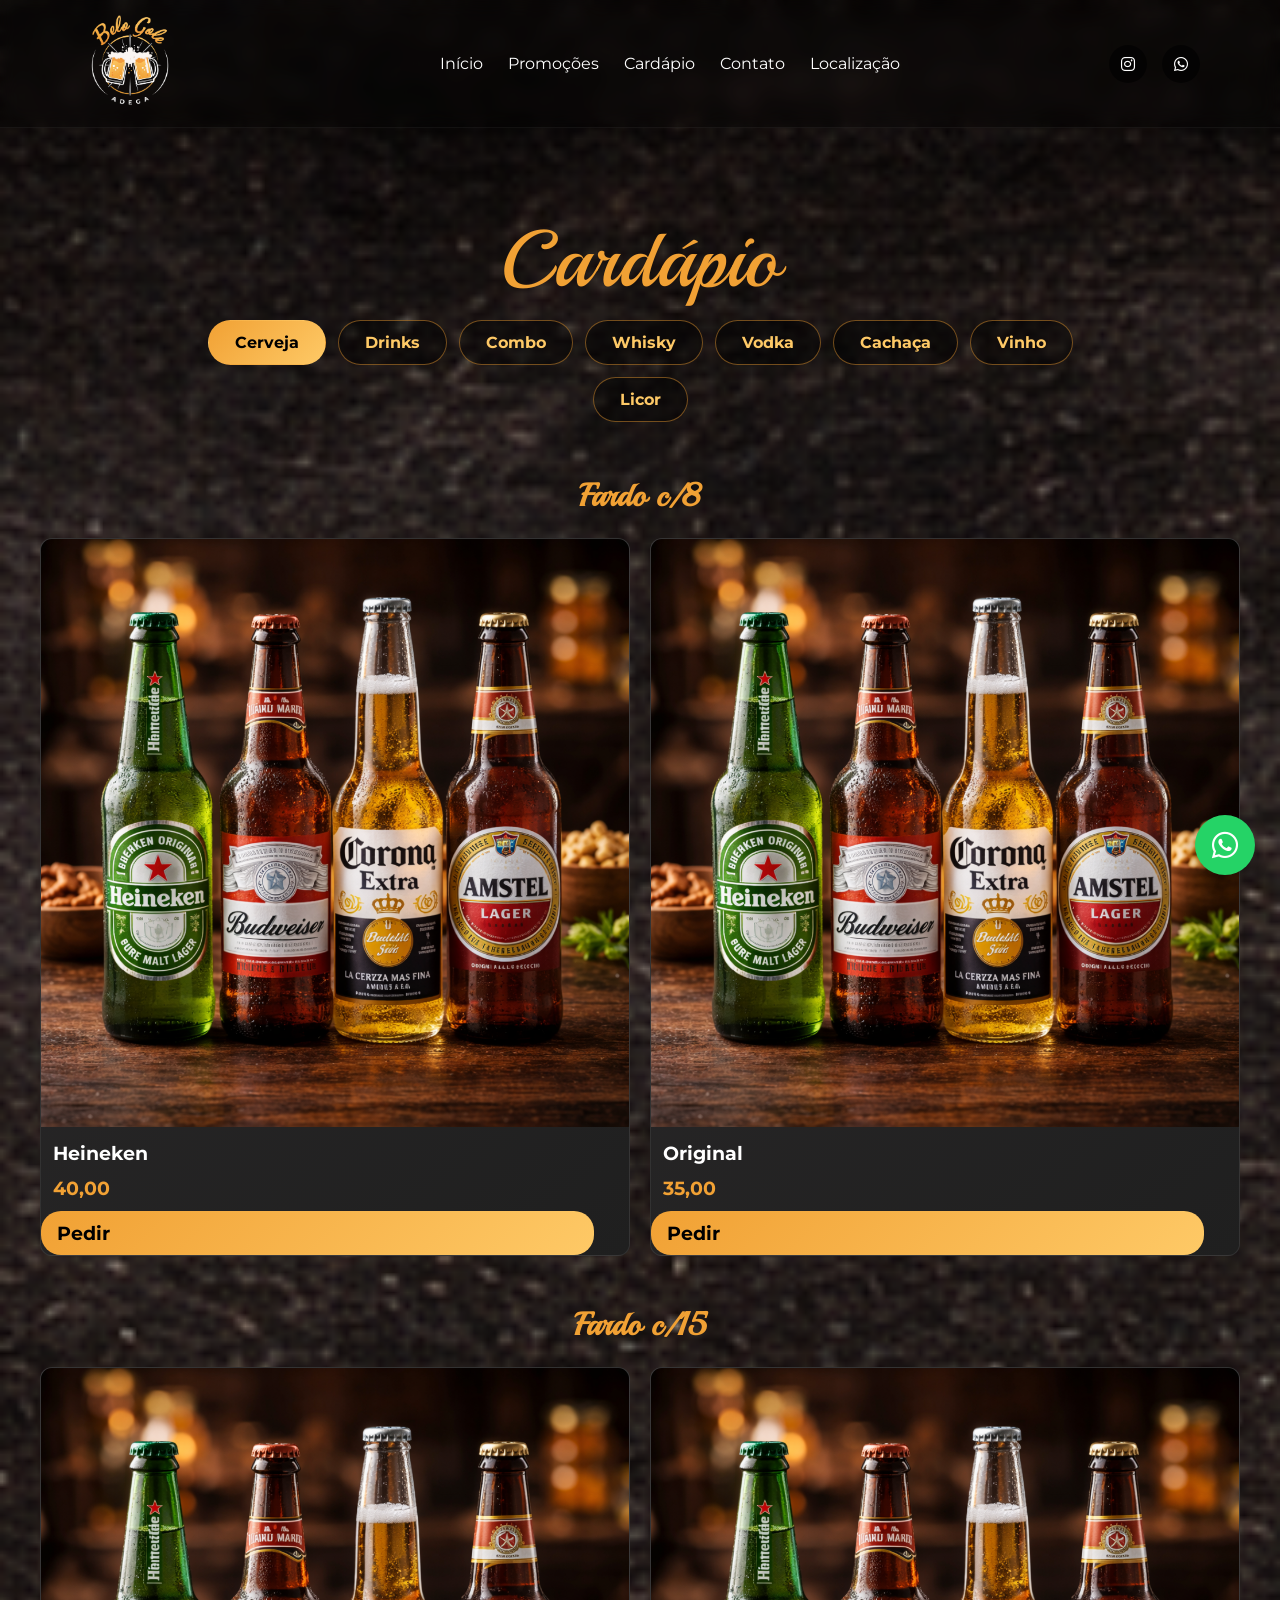
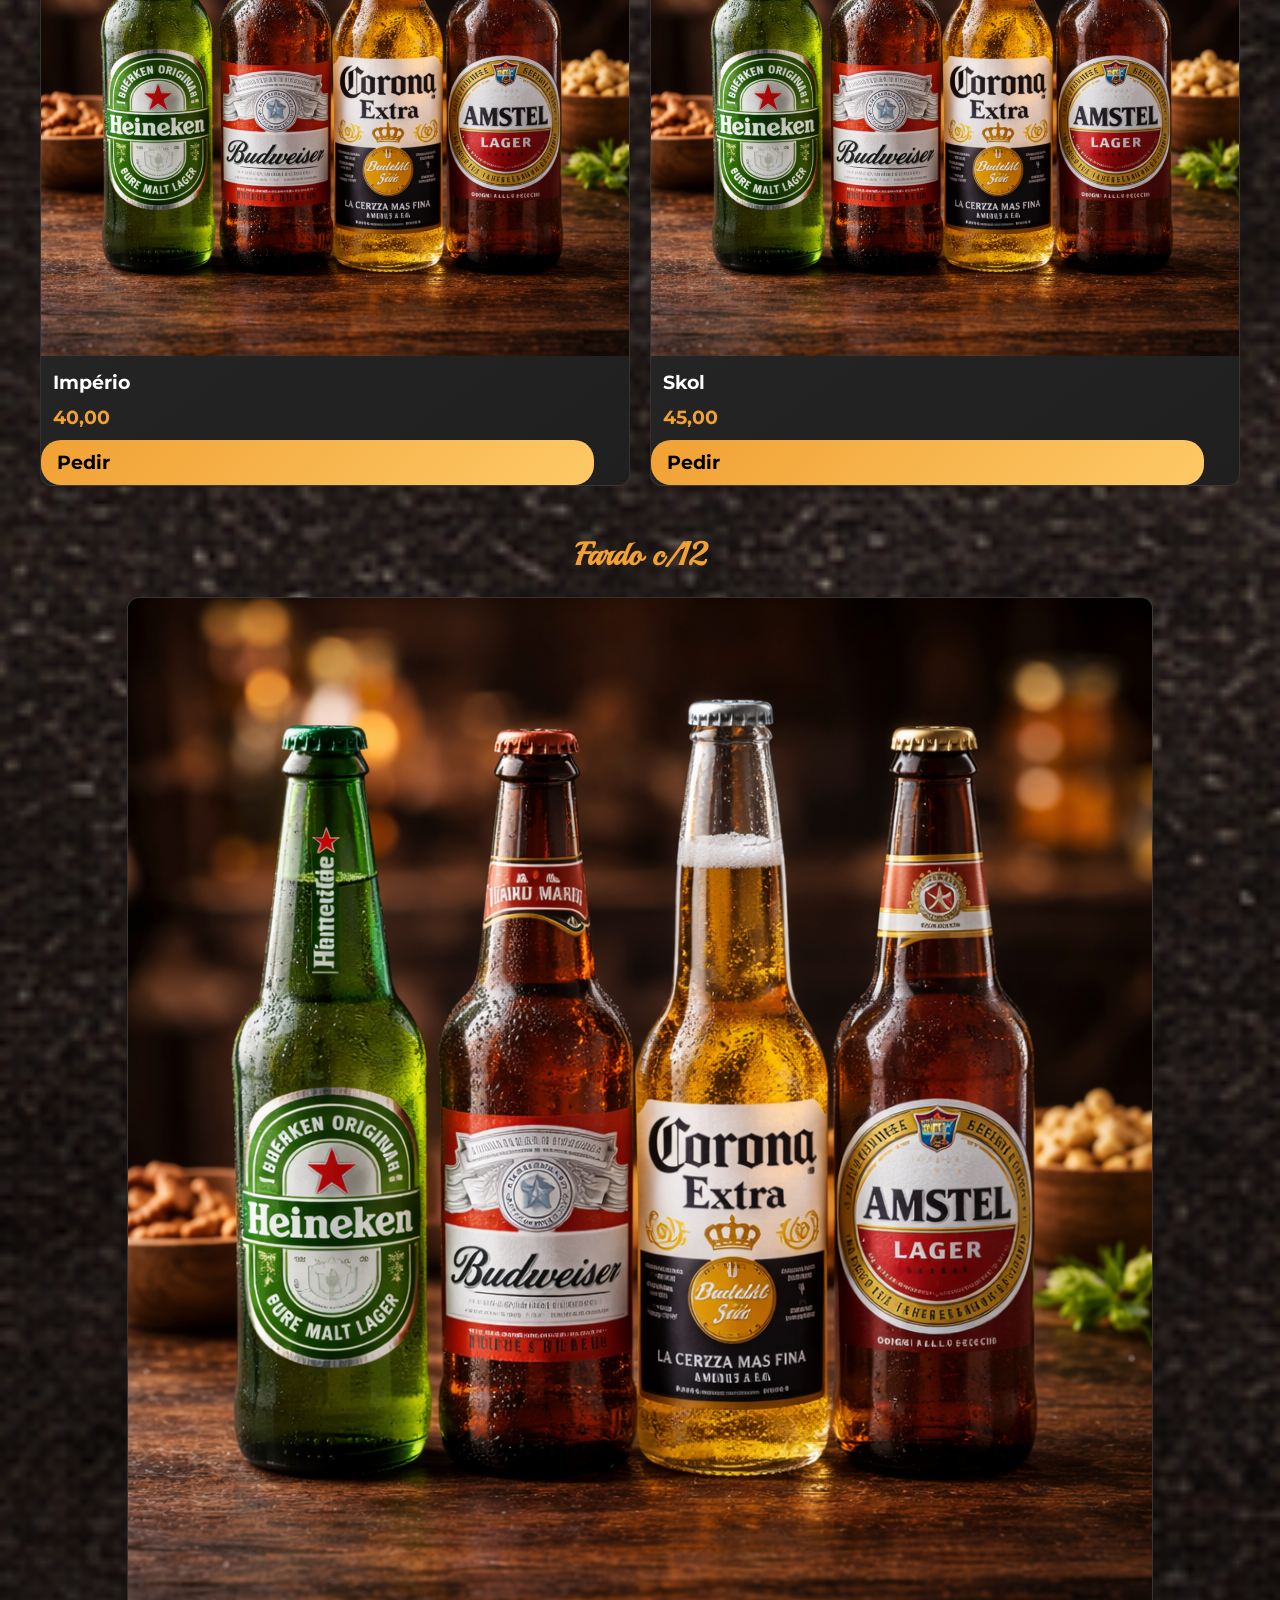
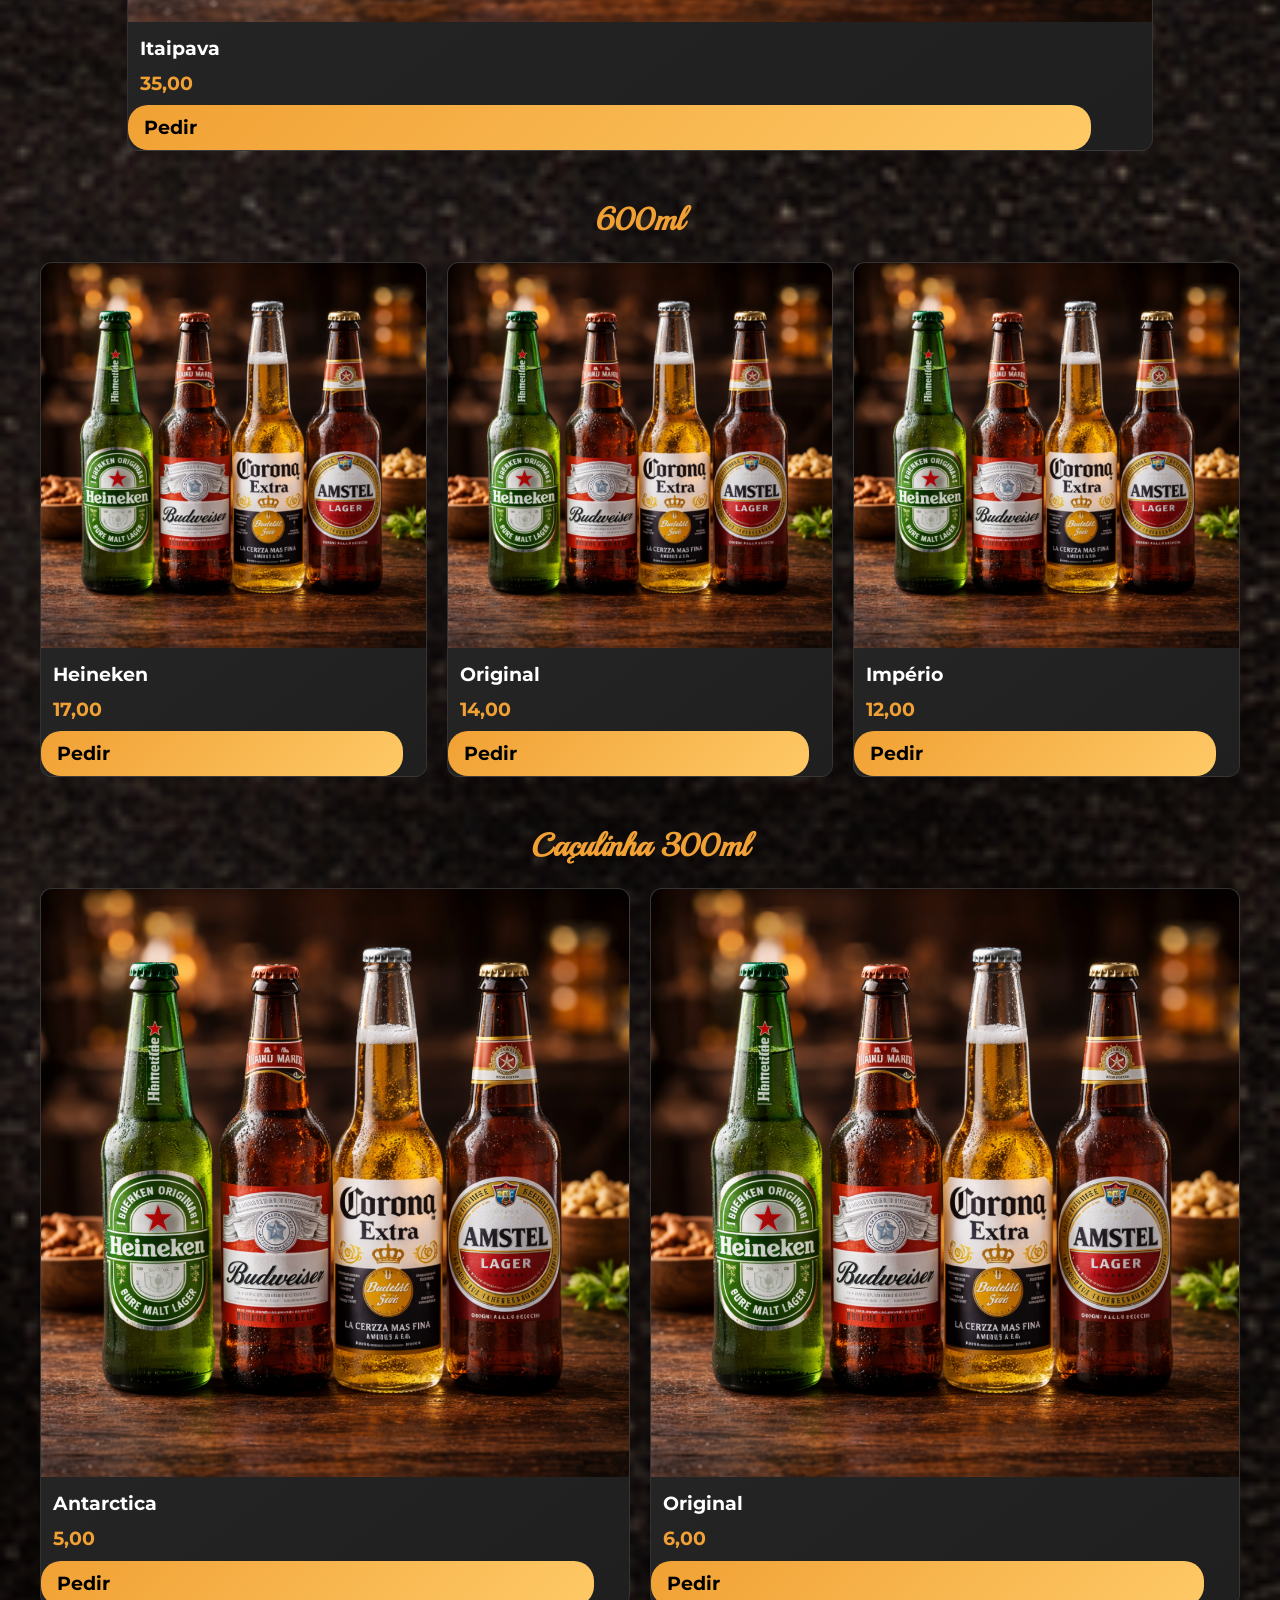
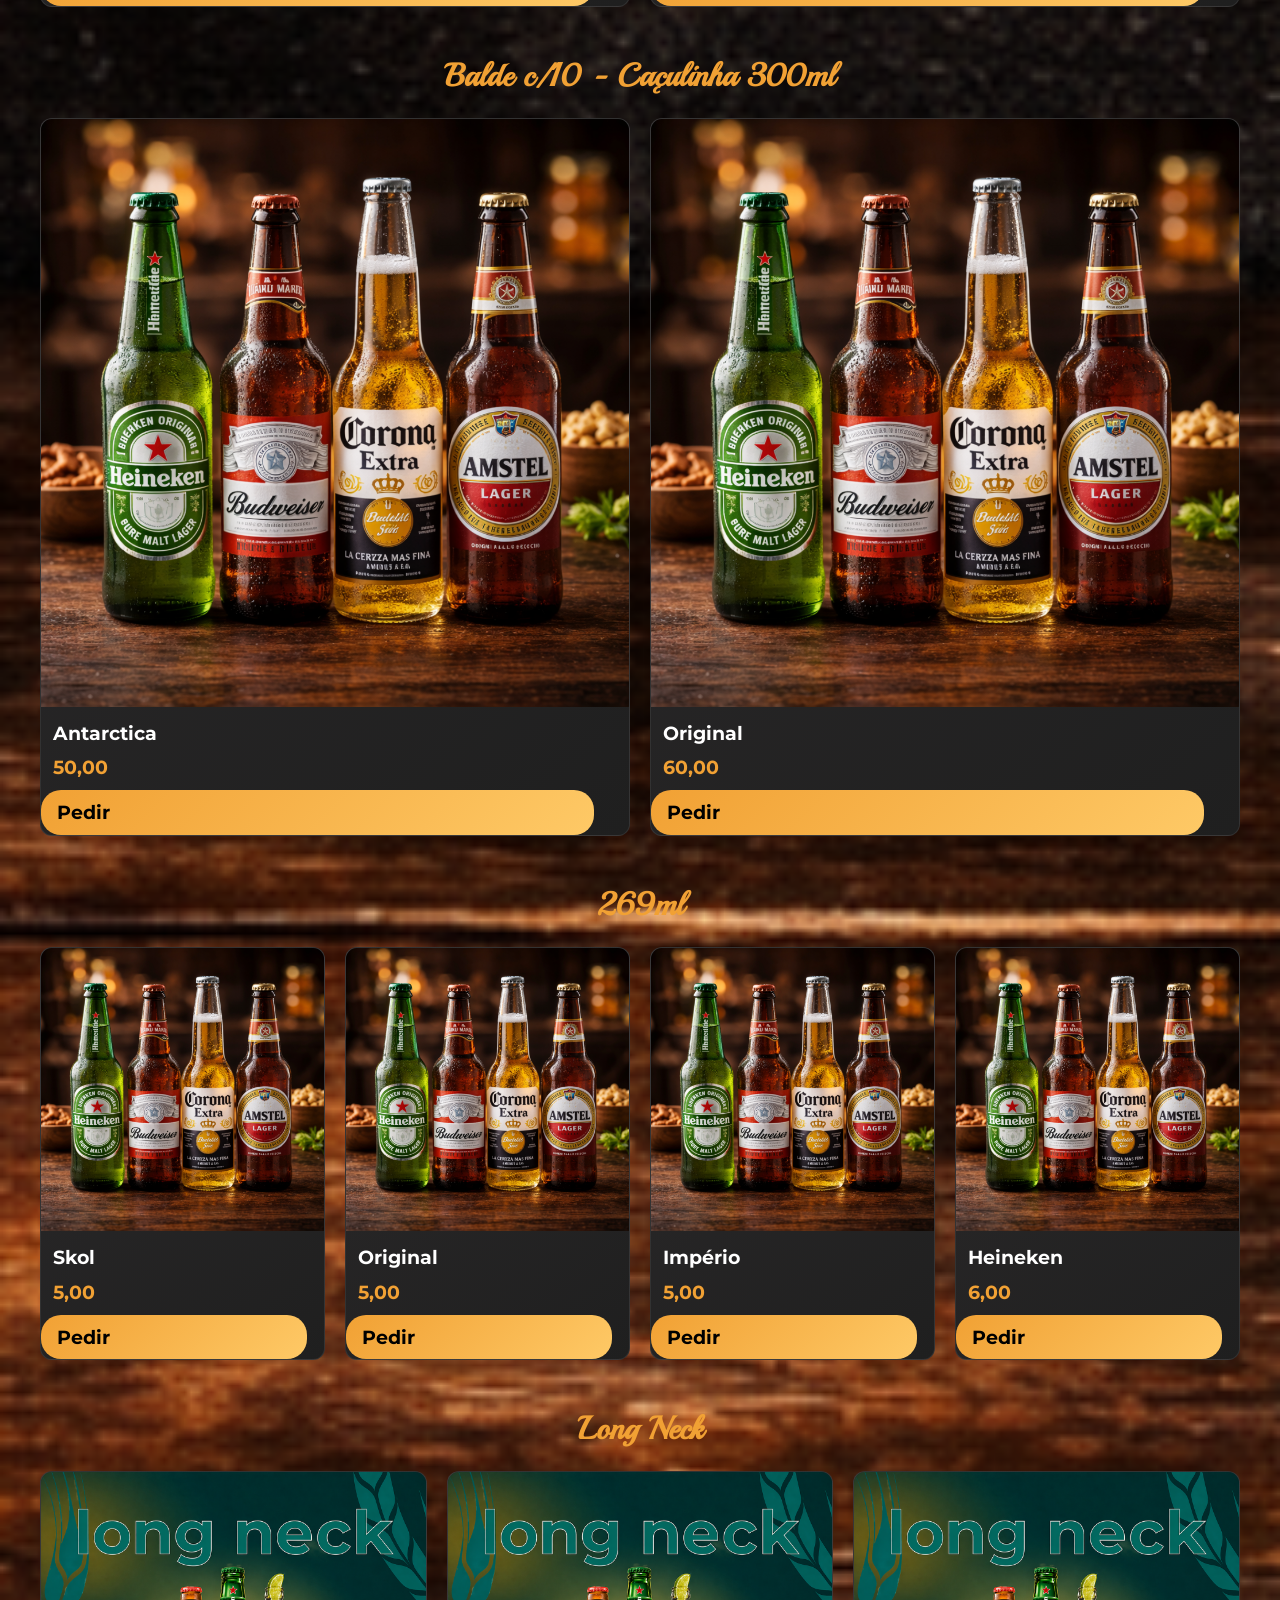
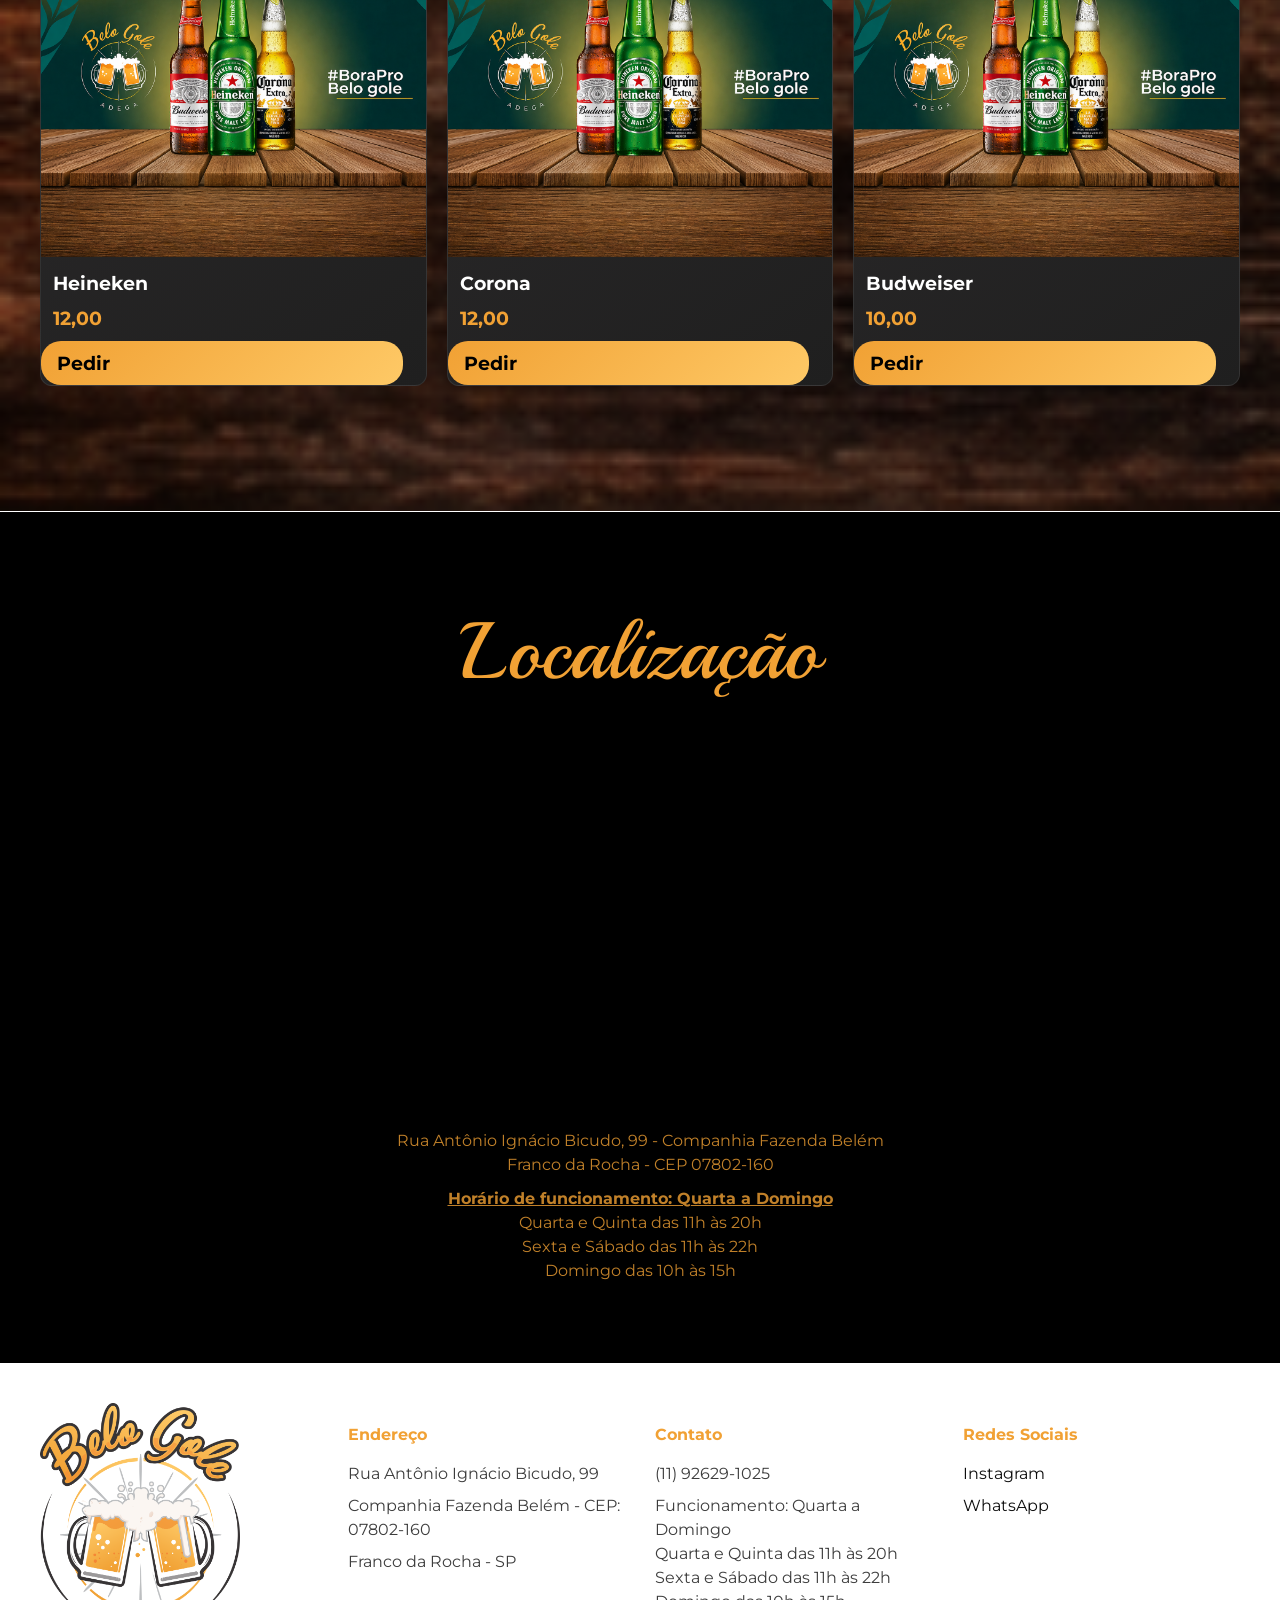
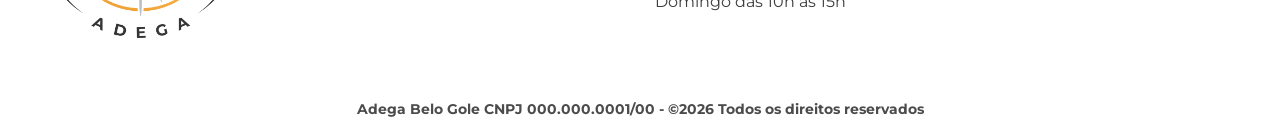
==== cardapio.html @ 1b6fc811 "atualizando" ====
<!DOCTYPE html>
<html lang="pt-br">
<head>
  <meta charset="UTF-8">
  <meta name="viewport" content="width=device-width, initial-scale=1.0">
  <title>Cardápio — Adega Belo Gole</title>
  <meta name="description" content="Cardápio completo da Adega Belo Gole em Franco da Rocha. Cervejas, whisky, vodka, drinks, cachaça, vinhos e licores.">
  <meta property="og:title" content="Cardápio — Adega Belo Gole">
  <meta property="og:description" content="Confira o cardápio completo da Adega Belo Gole.">
  <meta property="og:type" content="website">
  <meta property="og:locale" content="pt_BR">

  <link rel="preconnect" href="https://fonts.googleapis.com">
  <link rel="preconnect" href="https://fonts.gstatic.com" crossorigin>
  <link href="https://fonts.googleapis.com/css2?family=Montserrat:wght@300;400;600;700&family=Playball&display=swap" rel="stylesheet">
  <link rel="stylesheet" href="https://cdnjs.cloudflare.com/ajax/libs/font-awesome/6.5.0/css/all.min.css">
  <link rel="stylesheet" href="style.css">
  <link rel="shortcut icon" href="assets/logo.png" type="image/x-icon">
</head>
<body>

<header>
  <div class="logo">
    <img src="assets/logo3.png" alt="Logo da Adega Belo Gole">
  </div>

  <nav aria-label="Navegação principal">
    <a href="index.html#top">Início</a>
    <a href="index.html#promocao">Promoções</a>
    <a href="cardapio.html">Cardápio</a>
    <a href="index.html#contato">Contato</a>
    <a href="#localizacao">Localização</a>
  </nav>

  <div class="header-social" aria-label="Redes sociais">
    <a href="#" data-link="instagram" target="_blank" rel="noopener" aria-label="Instagram"><i class="fab fa-instagram"></i></a>
    <a href="#" data-link="whatsapp-pedido" target="_blank" rel="noopener" aria-label="WhatsApp"><i class="fab fa-whatsapp"></i></a>
  </div>

  <div class="menu-toggle" id="menu-toggle" aria-label="Abrir menu" aria-expanded="false" role="button" tabindex="0">☰</div>
</header>

<main id="content">
<section class="cardapio-completo" id="cardapio-completo">
  <div class="header-cardapio">
    <h2>Cardápio</h2>
  </div>

  <div class="cardapio-tabs" id="cardapio-tabs"></div>
  <div class="cardapio-secoes" id="cardapio-secoes"></div>
</section>

<section class="localizacao" id="localizacao">
  <div class="local-mapa">
    <h2>Localização</h2>
    <iframe
      src="https://www.google.com/maps/embed?pb=!1m18!1m12!1m3!1d3663.6773423840123!2d-46.73143910000001!3d-23.327462799999996!2m3!1f0!2f0!3f0!3m2!1i1024!2i768!4f13.1!3m3!1m2!1s0x94cee416f3af15cd%3A0x63898764dbaa542e!2sR.%20Ant%C3%B4nio%20In%C3%A1cio%20Bicudo%2C%2099%20-%20Companhia%20Fazenda%20Belem%2C%20Franco%20da%20Rocha%20-%20SP%2C%2007802-160!5e0!3m2!1spt-BR!2sbr!4v1774648328125!5m2!1spt-BR!2sbr"
      width="600" height="450" style="border:0;" allowfullscreen="" loading="lazy"
      referrerpolicy="no-referrer-when-downgrade"
      title="Mapa da Adega Belo Gole"></iframe>
    <p>Rua Antônio Ignácio Bicudo, 99 - Companhia Fazenda Belém<br>Franco da Rocha - CEP <span data-cep></span></p>
    <p><strong><ins>Horário de funcionamento: Quarta a Domingo</ins></strong><br>
      Quarta e Quinta das 11h às 20h<br>
      Sexta e Sábado das 11h às 22h<br>
      Domingo das 10h às 15h</p>
  </div>
</section>

<a href="#" data-link="whatsapp-pedido" class="whatsapp-float" target="_blank" rel="noopener" aria-label="Pedir pelo WhatsApp">
  <i class="fab fa-whatsapp"></i>
</a>

<footer class="footer">
  <div class="footer-container">
    <div class="footer-box footer-logo">
      <img src="assets/logo.png" alt="Logo da Adega Belo Gole">
    </div>

    <div class="footer-box">
      <h4>Endereço</h4>
      <p>Rua Antônio Ignácio Bicudo, 99</p>
      <p>Companhia Fazenda Belém - CEP: <span data-cep></span></p>
      <p>Franco da Rocha - SP</p>
    </div>

    <div class="footer-box">
      <h4>Contato</h4>
      <p>(11) 92629-1025</p>
      <p>Funcionamento: Quarta a Domingo<br>
        Quarta e Quinta das 11h às 20h<br>
        Sexta e Sábado das 11h às 22h<br>
        Domingo das 10h às 15h</p>
    </div>

    <div class="footer-box">
      <h4>Redes Sociais</h4>
      <div class="social">
        <a href="#" data-link="instagram" target="_blank" rel="noopener">Instagram</a>
        <a href="#" data-link="whatsapp-pedido" target="_blank" rel="noopener">WhatsApp</a>
      </div>
    </div>
  </div>

  <div class="footer-bottom">
    Adega Belo Gole CNPJ <span id="footer-cnpj"></span> - ©2026 Todos os direitos reservados
  </div>
</footer>
</main>

<script src="js/data.js"></script>
<script src="js/main.js"></script>
</body>
</html>
---- style.css ----
:root {
  --preto: #373435;
  --dourado: #F1A134;
  --dourado-claro: #FEC966;
  --branco: #ffffff;
}

* {
  margin: 0;
  padding: 0;
  box-sizing: border-box;
  font-family: 'Montserrat', sans-serif;
}

html {
  scroll-behavior: smooth;
}

body {
  background-color: black;
  color: var(--branco);
  overflow-x: hidden;
  min-height: 100vh;
  line-height: 1.5;
}

a, button, .menu-toggle {
  transition: color 0.3s ease, background-color 0.3s ease, transform 0.3s ease, box-shadow 0.3s ease;
}

a:focus-visible,
button:focus-visible,
.menu-toggle:focus-visible {
  outline: 2px solid var(--dourado);
  outline-offset: 3px;
}


/* HEADER */
header {
  display: grid;
  grid-template-columns: auto 1fr auto; /* logo | menu | redes */
  align-items: center;
  transition: transform 0.3s ease;
  padding: 10px 150px;
  background: rgba(0,0,0,0.3);
  position: fixed;
  width: 100%;
  top: 0;
  z-index: 1000;
  transition: transform 0.3s ease;
  backdrop-filter: blur(10px);
  border-bottom: 1px solid rgba(255,255,255,0.05);
}

header.hidden {
  transform: translateY(-100%);
}

.logo {
  justify-self: start;
}

.logo img {
  height: 150px;  
  margin: -25px;  
  flex-shrink: 0;
  padding-right: 50px;
}

nav {
  display: flex;
  gap: 25px;
  justify-content: center;
  margin-right: 180px;  
}

nav a {
  color: var(--branco);
  text-decoration: none;
  white-space: nowrap;
  line-height: 50px;
}

nav a:hover {
  color: var(--dourado);
}

/* 🔥 BOTÕES HEADER */
.header-social {
  display: flex;
  gap: 15px;
  justify-self: end;
  margin-right: 70px;    
}

.header-social a {
  width: 38px;
  height: 38px;
  background: rgba(0,0,0,0.6);
  color: #fff;
  display: flex;
  align-items: center;
  justify-content: center;
  border-radius: 50%;
  text-decoration: none;
  transition: 0.3s;
}

.header-social a:hover {
  background: var(--dourado);
  color: #000;  
}

/* HERO */
.hero {
  height: 100vh;
  background: url('assets/fachada4.png') no-repeat center/cover;
  /*background-attachment: fixed;*/
  background-attachment: fixed;
  display: flex;
  justify-content: center;
  align-items: center;
  text-align: center;
  position: relative;
  padding: 20px;
}

.hero::after {
  content: '';
  position: absolute;
  width: 100%;
  height: 100%;
  background: rgba(0,0,0,0.6);
}

.hero-content {
  position: relative;
  z-index: 1;
  width: min(100%, 840px);
  max-width: 840px;
  margin: 0 auto;
  padding: 40px 48px;
  background: rgba(0, 0, 0, 0.4);
  border: 1px solid rgba(241, 161, 52, 0.35);
  border-radius: 24px;
  box-shadow: 0 20px 60px rgba(0, 0, 0, 0.35);
  backdrop-filter: blur(8px);
}

.hero h1 {  
  font-size: clamp(2.2rem, 4vw, 3.4rem);
  font-weight: 700;
  letter-spacing: 1px;
  margin-bottom: 20px;
  line-height: 1.15;  
}

.hero p {
  font-size: 20px;
  opacity: 0.95;
  margin-bottom: 30px;
  font-weight: 400;
  color: var(--dourado-claro);
}

.btn {  
  display: inline-flex;
  align-items: center;
  justify-content: center;
  margin-top: 0;
  padding: 14px 34px;
  background: rgba(241, 161, 52, 0.12);
  color: var(--dourado-claro);
  text-decoration: none;
  font-weight: 700;
  border-radius: 30px;
  transition: all 0.3s ease;
  box-shadow: none;
  white-space: nowrap;
}

.hero-actions {
  display: flex;
  flex-wrap: wrap;
  justify-content: center;
  gap: 20px;
  margin-top: 8px;
  align-items: stretch;
}

.hero-actions .btn,
.hero-actions .btn-secondary {
  min-width: 240px;
  width: 240px;
  font-size: 1.05rem;
  background: linear-gradient(145deg, #1f1f1f, #121212);
  color: var(--dourado-claro);
  border: 1px solid rgba(241, 161, 52, 0.2);
}

/* Hover suave para botões do hero (tonalidade próxima ao estado normal) */
.hero .hero-actions .btn:hover,
.hero .hero-actions .btn-secondary:hover {
  background: linear-gradient(145deg, #232323, #141414);
  color: var(--dourado-claro);
  transform: translateY(-1px);
  box-shadow: none;
  border: 1.2px solid rgba(241, 161, 52, 0.35);
}

.btn-secondary {
  background: rgba(241, 161, 52, 0.12);
  color: var(--dourado-claro);
  border: 1px solid rgba(241, 161, 52, 0.45);
  box-shadow: none;
}

.btn-secondary:hover {
  transform: translateY(-1px);
  box-shadow: none;
  background: rgba(241, 161, 52, 0.2);
  color: #000;
}

#abrirPromocoes {
  background: linear-gradient(135deg, #F1A134, #FEC966);
  color: #000;
  border: none;
  min-width: auto;
  width: auto;
  box-shadow: none;
}

#abrirPromocoes:hover {
  transform: translateY(-3px) scale(1.02);
  box-shadow: none;
  background: linear-gradient(135deg, #F1A134, #FEC966);
  color: #000;
}

.trust-strip {
  display: grid;
  grid-template-columns: repeat(4, minmax(0, 1fr));
  gap: 12px;
  padding: 24px 40px 0;
  background: #0d0d0d;
}

.trust-item {
  text-align: center;
  padding: 12px 14px;
  border-radius: 999px;
  background: rgba(255,255,255,0.03);
  border: 1px solid rgba(241, 161, 52, 0.2);
  color: #f3f3f3;
  font-size: 0.95rem;
}

/* DESTAQUES */
.highlights {
  display: grid;
  grid-template-columns: repeat(3, minmax(0, 1fr));
  gap: 24px;
  padding: 40px;
  background: #0d0d0d;
}

.highlight-card {
  background: linear-gradient(145deg, #1f1f1f, #121212);
  border: 1px solid rgba(241, 161, 52, 0.25);
  border-radius: 18px;
  padding: 24px;
  text-align: center;
  box-shadow: 0 12px 30px rgba(0, 0, 0, 0.18);
}

.highlight-card i {
  font-size: 1.5rem;
  color: var(--dourado);
  margin-bottom: 12px;
}

.highlight-card h3 {
  color: var(--dourado-claro);
  margin-bottom: 8px;
}

.highlight-card p {
  color: #d8d8d8;
  font-size: 0.95rem;
}

/* PROMOÇÕES */
.promocao {  
  text-align: center;
  padding: 40px 40px 40px;
  background-color: #f3f3f3;
  color: var(--dourado); 
  overflow: hidden; 
}

.promocao h2, .header-cardapio h2, .local-mapa h2 {
  font-family: "Playball", cursive;
  font-weight: 500;
  font-size: 80px;
  font-style: normal;
  color: var(--dourado);
  text-align: center;
}

.slider {
  display: flex;
  gap: 00px;
  width: max-content;
  animation: slide 25s linear infinite;
  margin-top: 30px;
  margin-bottom: 50px;
}

.slider:hover {
  animation-play-state: paused;
}

.slide {  
  min-width: 250px;
  margin-right:20px;
  height: 260px;
  background-size: contain;
  border-radius: 10px;
  position: relative;
  transition: transform 0.3s ease;  
  flex: 0 0 auto;
  cursor: pointer;
}

.slide:hover {
  transform: scale(1.08);
  border: 1px solid var(--dourado);
}

.slide .info {
  position: absolute;
  bottom: 0;
  width: 100%;
  background: rgba(0,0,0,0.7);
  padding: 10px;
  text-align: left;
  
}

.slide .info h4 {
  font-size: 14px;
  font-weight: 600;
  color: #ffffff; 
  margin-bottom: 5px;
}

.slide .info span {
  color: var(--dourado);
  font-weight: 700;
  font-size: 16px;  
}

@keyframes slide {
  0% { transform: translateX(0); }
  100% { transform: translateX(-20%); }
}

/* POPUP PROMOÇÕES */

.popup-promocoes {  
  margin-top: 50px;
  position: fixed;
  top: 0;
  left: 0;
  width: 100%;
  height: 90%;
  background: rgba(0,0,0,0.8);
  display: none;
  justify-content: center;
  align-items: center;
  z-index: 2000;
}

.popup-promocoes.active {
  display: flex;
}

.popup-content--promocoes {
  background: #111;
  padding: 24px;
  border-radius: 18px;
  text-align: center;
  max-width: 1100px;
  width: min(95%, 1100px);
  max-height: 90vh;
  overflow-y: auto;
  display: flex;
  flex-direction: column;
  border: 1px solid var(--dourado);
  position: relative;
  box-shadow: 0 20px 60px rgba(0, 0, 0, 0.35);
}

.popup-content--promocoes h2 {
  font-size: 2.5em;
  font-family: "Playball", cursive;
  margin-bottom: 20px;
  color: var(--dourado);
}

.popup-grid {
  display: grid;
  grid-template-columns: repeat(4, minmax(0, 1fr));
  gap: 20px;
}

.popup-card {
  background: linear-gradient(145deg, #1f1f1f, #121212);
  padding: 12px;
  border-radius: 12px;
  text-align: center;
  border: 1px solid rgba(241, 161, 52, 0.18);
  display: flex;
  flex-direction: column;
  gap: 10px;
}

.popup-card img {
  width: 100%;
  aspect-ratio: 4 / 3;
  object-fit: cover;
  border-radius: 8px;
}

.popup-card h4 {
  margin-top: 10px;
}

.popup-card span {
  color: var(--dourado);
  font-weight: bold;
  display: block;
  margin-bottom: 10px;
}  

/* BOTÃO POPUP PROMOÇÕES*/
.whatsapp-btn-card {
  display: inline-block;
  padding: 8px 16px;
  background: linear-gradient(135deg, #F1A134, #FEC966);
  color: #000;
  font-weight: bold;
  border-radius: 20px;
  text-decoration: none;
  font-size: 1em;
  transition: 0.3s;
  width: 94%;
}

.whatsapp-btn-card:hover {
  transform: scale(1.05);
}

/* botão fechar */
.fechar-popup {
  position: absolute;
  top: 10px;
  right: 20px;
  font-size: 30px;
  cursor: pointer;
}

@keyframes pulse {
  0% { transform: scale(1); }
  50% { transform: scale(1.1); }
  100% { transform: scale(1); }
}

/* CARDÁPIO */
.cardapio {
  padding: 80px 40px;
  text-align: center;
  background: #373435;
  background: url('assets/menu7.png') center/cover no-repeat;   
}

.carousel {
  display: flex;
  align-items: center;
  justify-content: center;
  gap: 30px;
}

.container {
  overflow: hidden;
  width: 70%;   
  margin: auto;
}

.track {
  display: flex;
  transition: transform 0.4s ease;  
}

.group {
  flex: 0 0 100%;
  display: grid;
  justify-content: center; /* 🔥 centraliza o grid */
  gap: 20px;
  padding: 10px;   
}

.group a {  
  width: 94%; /* 🔥 ocupa todo o card */
  margin: auto;
  background: linear-gradient(135deg, #F1A134, #FEC966);
  color: #000;
  text-align: center;
  font-weight: bold;
  font-size: 1em;  
  transition: 0.3s;
  margin-bottom: 10px;  
}

.card {    
  margin: 0 auto;
  background: linear-gradient(145deg, #2c2a2b, #1f1f1f);
  border-radius: 12px;
  overflow: hidden;
  transition: all 0.3s ease;
  border: 1px solid rgba(255,255,255,0.08);
  height: auto;
  display: flex;
  flex-direction: column;
  font-size: 1.2rem;
}

.card:hover {
  transform: translateY(-5px) scale(1.03);
  box-shadow: 0 10px 30px rgba(0,0,0,0.5);
  border-color: var(--dourado);
}

.card img {
  width: 100%;
  height: auto; /* 🔥 remove corte */
  display: block;
}

.card-content {
  padding: 12px 12px 8px;
  display: flex;
  flex-direction: column;
  gap: 6px;
  flex: 1;
}

.price {
  color: var(--dourado);
  font-weight: bold;
  font-size: 1.2rem;
}

.nav-btn {
  background: transparent; /* 👈 sem fundo */
  border: none;
  font-size: 40px; /* 👈 maior */
  color: #ffffff; /* 👈 branca */
  cursor: pointer;
  transition: 0.3s;
}

.nav-btn:hover {
 color: var(--dourado); /* 👈 efeito premium */
 transform: scale(1.2);
}

/* ===================== PRÉVIA DO CARDÁPIO NA HOME ===================== */
.cardapio-preview-lista {
  display: flex;
  flex-direction: column;
  gap: 45px;
  max-width: 1200px;
  margin: 30px auto 40px;
}

.preview-categoria-titulo {
  font-family: "Playball", cursive;
  font-size: 2.4em;
  color: var(--dourado);
  margin-bottom: 18px;
  text-align: center;
}

.preview-grid {
  display: grid;
  grid-template-columns: repeat(auto-fit, minmax(180px, 1fr));
  gap: 20px;
}

.ver-cardapio-cta {
  margin-top: 10px;
}

/* ===================== PÁGINA CARDÁPIO COMPLETO ===================== */
.cardapio-completo {
  padding: 200px 40px 80px;
  background: #373435;
  background: url('assets/menu7.png') center/cover no-repeat;
  min-height: 70vh;
}

.cardapio-tabs {
  display: flex;
  flex-wrap: wrap;
  justify-content: center;
  gap: 12px;
  max-width: 950px;
  margin: 0 auto 50px;
}

.tab-btn {
  padding: 12px 26px;
  border-radius: 999px;
  border: 1px solid rgba(241, 161, 52, 0.45);
  background: rgba(0,0,0,0.45);
  color: var(--dourado-claro);
  font-weight: 700;
  font-size: 1rem;
  cursor: pointer;
  white-space: nowrap;
}

.tab-btn:hover {
  background: rgba(241, 161, 52, 0.22);
}

.tab-btn.active {
  background: linear-gradient(135deg, #F1A134, #FEC966);
  color: #000;
  border-color: transparent;
}

.cardapio-secoes {
  max-width: 1200px;
  margin: 0 auto;
}

.cardapio-secao {
  display: none;
}

.cardapio-secao.active {
  display: block;
  animation: fadeIn 0.35s ease;
}

@keyframes fadeIn {
  from { opacity: 0; transform: translateY(6px); }
  to { opacity: 1; transform: translateY(0); }
}

.subgrupo {
  margin-bottom: 45px;
}

.subgrupo-titulo {
  font-family: "Playball", cursive;
  font-size: 2em;
  color: var(--dourado);
  margin-bottom: 18px;
  text-align: center;
}

.subgrupo-grid {
  display: grid;
  grid-template-columns: repeat(auto-fit, minmax(180px, 1fr));
  gap: 20px;
}

/* CONTATO */
.contato-wrapper {
  display: flex;
  justify-content: center;
  gap: 30px;  
  flex-wrap: wrap;
  padding: 40px 0;
}

.contato-box {
  background: black;
  backdrop-filter: blur(12px);  
  border-radius: 20px;
  text-align: center;
  width: 100%;
  max-width: 480px;
  flex: 0 1 480px;
  height: auto;
  border: 1px solid var(--dourado);
  padding: 20px;
}

.contato-box p {
  opacity: 0.8;
  margin-bottom: 10px;  
}

.contato h2 {
  font-size: 32px;
  margin-bottom: 10px;
}

.beneficios {
  display: flex;
  justify-content: center;
  gap: 15px;
  flex-wrap: wrap;
  margin-bottom: 30px;
  font-size: 14px;
}

.beneficios span {
  background: rgba(255,255,255,0.05);
  padding: 8px 14px;
  border-radius: 20px;
}

.contato-box .btn,
.contato-box .whatsapp {
  display: inline-flex;
  align-items: center;
  justify-content: center;
  margin-top: 0;
  padding: 14px 34px;
  min-width: 240px;
  width: 240px;
  background: linear-gradient(135deg, #F1A134, #FEC966);
  color: #000;
  border: none;
  font-size: 1rem;
  font-weight: 700;
  text-decoration: none;
  border-radius: 30px;
  transition: all 0.25s ease;
  box-shadow: none;
  white-space: nowrap;
}

.contato-box .btn:hover,
.contato-box .whatsapp:hover {
  transform: translateY(-1px);
  box-shadow: none;
  background: linear-gradient(135deg, #F1A134, #FEC966);
  color: #000;
}

.localizacao { 
  text-align: center;  
  padding: 80px 20px;
  background-color: black;
  border-top: 1px solid white;
}

.local-mapa p {
  text-align: center;
  color: var(--dourado);
  opacity: 0.8;
  padding-top: 10px;
}

.local-mapa iframe {
  width: 60%;
  height: 400px;
  
  border: none;
  border-radius: 12px;
}

/* BOTÃO HAMBURGUER */
.menu-toggle {  
  display: none;
  font-size: 40px; /* 🔥 maior */
  color: #fff;
  cursor: pointer;
  position: absolute;
  right: 40px; /* 🔥 joga pra direita */  
  top: 50%;
  transform: translateY(-50%);
  z-index: 1100;
  
}

.menu-toggle:hover {
  color: var(--dourado);
  transition: 0.3s;
}

/* FOOTER */
.footer {
  background: white;
  padding: 60px 20px 20px;
  color: #0d0d0d;
}

.footer-container {
  max-width: 1200px;
  margin: 0 auto;
  display: grid;
  grid-template-columns: repeat(4, 1fr);
  gap: 30px;
}

.footer-box h3,
.footer-box h4 {
  margin-bottom: 15px;
  color: var(--dourado);
}

.footer-box p {
  opacity: 0.8;
  margin-bottom: 8px;
}

.footer-logo img {
  width: 200px;
  max-width: 100%;
  margin-top: -20px;
}

.footer-logo {
  display: flex;
  align-items: center;
}

.social {
  display: flex;
  flex-direction: column;
  gap: 8px;
}

.social a {
  color: #0d0d0d;
  text-decoration: none;
  transition: 0.3s;
}

.social a:hover {
  color: var(--dourado);
}

.footer-bottom {   
  color: black;
  font-weight: bold;
  text-align: center;
  margin-top: 40px;
  padding-top: 20px;
  border-top: 1px solid rgba(255,255,255,0.1);
  font-size: 14px;
  opacity: 0.7;
}

/* BOTÃO WHATSAPP FLUTUANTE */
.whatsapp-float {
  position: fixed;
  bottom: 25px;
  right: 25px;
  width: 60px;
  height: 60px;
  background: #25D366;
  color: #fff;
  font-size: 30px;
  display: flex;
  align-items: center;
  justify-content: center;
  border-radius: 50%;
  text-decoration: none;
  z-index: 2000;
  box-shadow: 0 5px 15px rgba(0,0,0,0.3);
  transition: 0.3s;
  animation: pulse 1.5s infinite;
}

/* HOVER */
.whatsapp-float:hover {
  transform: scale(1.1);
  box-shadow: 0 8px 25px rgba(0,0,0,0.4);
}

/* POPUP */
.popup {
  position: fixed;
  top: 0;
  left: 0;
  width: 100%;
  height: 100%;
  background: rgba(0,0,0,0.8);
  display: none;
  justify-content: center;
  align-items: center;
  z-index: 2000;
}

.popup-content--slide {
  background: #111;
  padding: 30px;
  border-radius: 15px;
  text-align: center;
  max-width: 420px;
  width: 90%;
  border: 1px solid var(--dourado);
  position: relative;
  overflow: auto;
}

.popup-content--slide img {
  width: 100%;
  height: 370px;
  object-fit: cover;
  border-radius: 10px;
  margin-bottom: 10px;
  background-color: #000;
}

.popup-content--slide h3 {
  margin-bottom: 10px;
}

.popup-content--slide p {
  color: var(--dourado);
  font-weight: bold;
  margin-bottom: 20px;
}

.close {
  position: absolute;
  top: 10px;
  right: 15px;
  font-size: 25px;
  cursor: pointer;
}

/* RESPONSIVO */
/* =========================
   DESKTOP
========================= */
@media (min-width: 768px) {
  header {
    padding: 10px 80px;
  }

  nav {
    margin-right: 0;
  }

  .header-social {
    margin-right: 0;
  }

  .group {
    flex: 0 0 100%;
    display: grid;
    grid-template-columns: repeat(3, minmax(0, 1fr));
    gap: 10px;
    width: 100%;
    align-items: start;
  }

  .group p {
    grid-column: 1 / -1;
    font-size: 3em;
    font-family: "Playball", cursive;
    border-radius: 5px;
  }

  .contato-wrapper {
    display: flex;
    justify-content: center;
    gap: 100px;
    flex-wrap: wrap;
    padding: 40px 0;
  }

  .contato-box {
    background: black;
    backdrop-filter: blur(12px);
    padding: 20px;
    border-radius: 20px;
    text-align: center;
    width: 100%;
    max-width: 480px;
    flex: 0 1 480px;
    height: auto;
    border: 1px solid var(--dourado);
    line-height: 30px;
  }

  .contato-box .whatsapp {
    margin-top: 0;
  }

}

/* =========================
   MOBILE
========================= */
@media (max-width: 768px) {
  .hero {
    height: 100svh;
    min-height: 100svh;
    background: url('assets/fachada4.png') no-repeat center center / cover;
    background-attachment: scroll;
    background-position: center center;
    background-size: cover;
    display: flex;
    justify-content: center;
    align-items: center;
    text-align: center;
    position: relative;
    overflow: hidden;
  }

  .hero::after {
    content: '';
    position: absolute;
    width: 100%;
    height: 100%;
    background: rgba(0, 0, 0, 0.35);
  }

  .group {
    flex: 0 0 100%;
    display: grid;
    grid-template-columns: repeat(2, minmax(0, 1fr));
    
    gap: 12px;
    width: 100%;
    padding: 0 8px;
  }

  .card {
    transform: none;
    width: auto;
    max-width: 100%;
    min-width: 0;
  }

  .card img {    
    width: 100%;
    height: auto;
    min-height: 0;    
    object-fit: contain;
    display: block;
    background: #fff;
  }

  .group .card:nth-child(n+7) {
    display: flex;
    
  }

  .card-content {
    padding: 14px;
    gap: 8px;
  }

  .highlights {
    grid-template-columns: 1fr;
    padding: 30px 20px 30px;
  }

  .hero-content {
    width: 100%;
    max-width: 100%;
    padding: 20px 16px;
    background: transparent;
    border: none;
    box-shadow: none;
    border-radius: 0;
    backdrop-filter: none;
    position: relative;
    z-index: 1;
  }

  .hero h1 {
    display: block;
    text-transform: uppercase;  
    text-shadow: 5px 5px 1px black; ;  
    color: white;
  }

  .hero p {
    font-size: 18px;
    opacity: 0.9;
    margin-bottom: 30px;
    font-weight: 300;    
  }

  .hero-actions {
    flex-direction: column;
    align-items: stretch;
  }

  .hero-actions .btn,
  .hero-actions .btn-secondary {
    width: 100%;
    min-width: auto;
    color: white;
    border-color: 1 1 1 black ;
    text-shadow: 1px 1px 2px black; ; 
  }


  .trust-strip {
    grid-template-columns: 1fr 1fr;
    padding: 20px 20px 0;
  }

  .promocao {
    padding: 40px 20px;
  }

  .group p {
    grid-column: 1 / -1;
    font-size: 2em;
    font-family: "Playball", cursive;
    border-radius: 5px;
  }

  .container {
    overflow: hidden;
    width: 100%;
    max-width: 100%;
    margin: auto;
  }

  .cardapio {
    padding-left: 0;
    padding-right: 0;
  }

  h2 {
    line-height: 70px;
  }

  header {
    padding: 10px 30px;
  }

  .track {
    display: flex;
    transition: transform 0.5s ease;
  }
  .menu-toggle {
    display: block;
    font-size: 50px;
    color: #fff;
    cursor: pointer;
  }

  .header-social {
    display: flex;
    gap: 10px;
    justify-self: end;
    margin-right: 70px;
    margin-top: 0;
    position: relative;
    z-index: 2;
  }

  .header-social a {
    width: 30px;
    height: 30px;
    background: rgba(0, 0, 0, 0);
    color: #fff;
    display: flex;
    border-radius: 50%;
    text-decoration: none;
    transition: 0.5s;
  }

  .header-social a:hover {
    background: var(--dourado);
    color: #000;
  }

  nav {
    position: absolute;
    top: 100%;
    left: 0;
    width: 100%;
    background: #000;
    display: none;
    flex-direction: column;
    align-items: center;
    padding: 20px 0;
  }

  nav.active {
    display: flex;
  }

  nav ul {
    flex-direction: column;
    gap: 20px;
  }

  nav ul li a {
    color: #fff;
    font-size: 18px;
  }

  nav a {
    font-size: 20px;
  }

  .promocao h2,
  .cardapio h2,
  .local-mapa h2 {
    font-family: "Playball", cursive;
    font-weight: 500;
    font-size: 50px;
    font-style: normal;
    color: var(--dourado);
    text-align: center;
  }

  .contato-box .whatsapp {
    margin-top: 0;
  }

  .local-mapa iframe {
    width: 100%;
    height: 400px;
    border: none;
    border-radius: 12px;
  }

  .footer-container {
    grid-template-columns: 1fr;
    text-align: center;
  }

  .footer-box,
  .social {
    align-items: center;
  }

  .footer-logo {
    display: flex;
    justify-content: center;
    align-items: center;
    width: 100%;
  }

  .footer-logo img {
    width: 130px;
    margin: 0 auto;
    display: block;
  }

  .whatsapp-float {
    width: 55px;
    height: 55px;
    font-size: 26px;
    bottom: 20px;
    right: 20px;
  }

  .popup-grid {
    grid-template-columns: repeat(2, minmax(0, 1fr));
  }

  .popup-content--slide,
  .popup-content--promocoes {
    height: auto;
    max-height: 90vh;
    padding: 15px;
  }

  .popup-content--slide img {
    width: 100%;
    height: auto;
    max-height: 500px;
    object-fit: contain;
  }

  .cardapio-completo {
    padding: 140px 16px 60px;
  }

  .preview-categoria-titulo,
  .subgrupo-titulo {
    font-size: 1.7em;
  }

  .preview-grid,
  .subgrupo-grid {
    grid-template-columns: repeat(2, minmax(0, 1fr));
    gap: 12px;
  }

  .tab-btn {
    padding: 10px 18px;
    font-size: 0.9rem;
  }
}
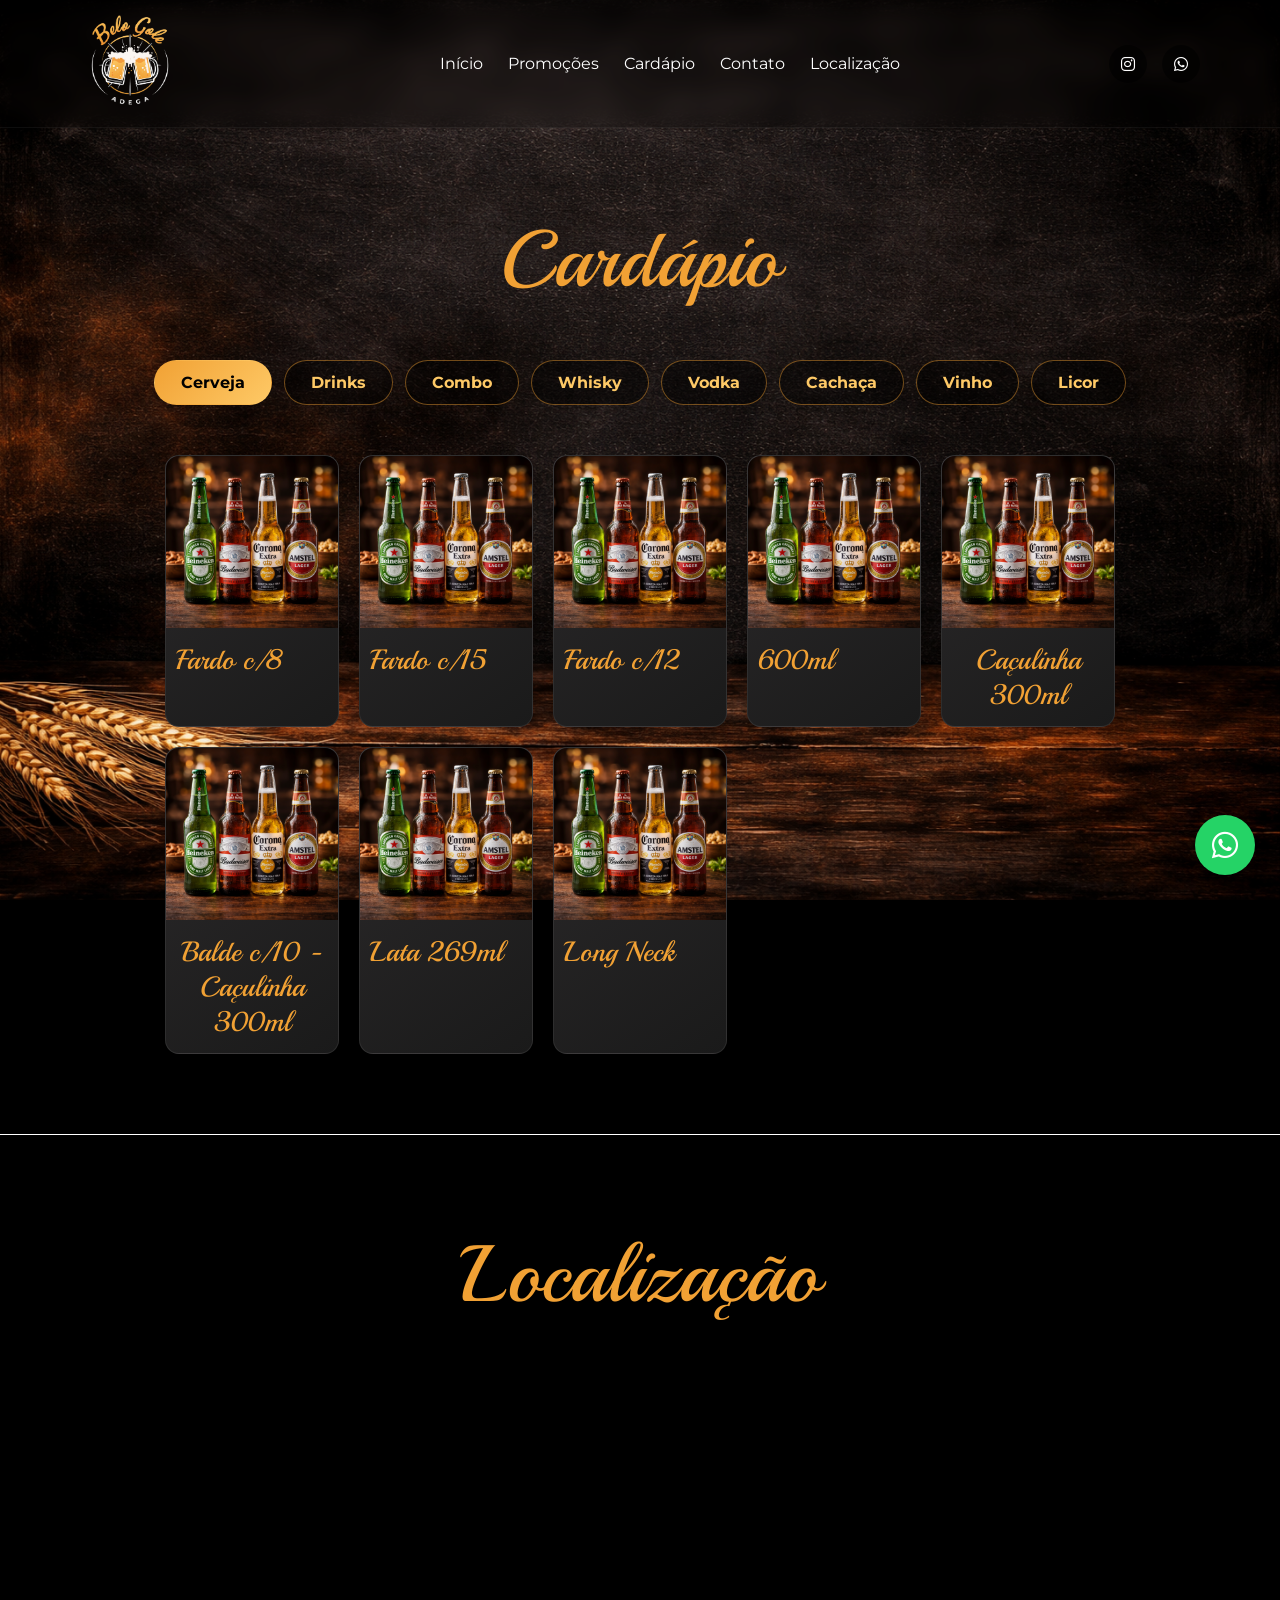
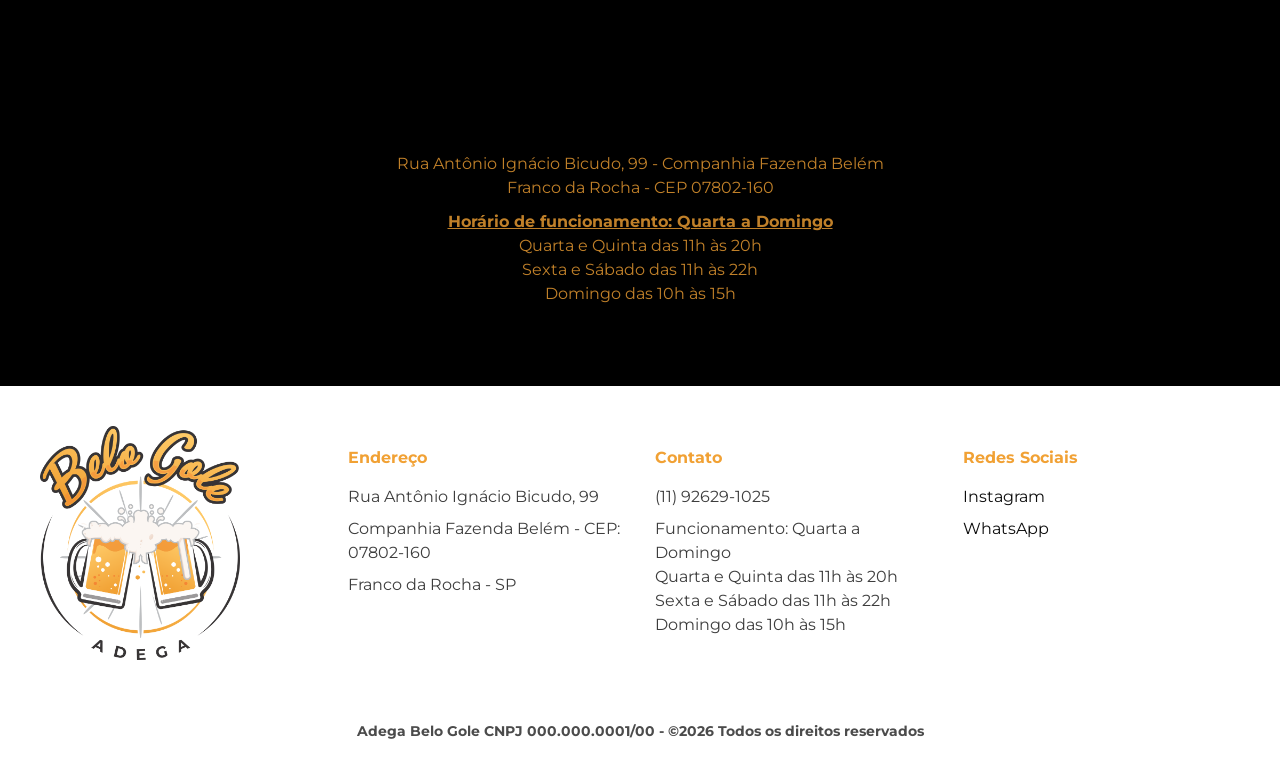
==== commit d0e46b1b: "atualizando" ====
--- a/cardapio.html
+++ b/cardapio.html
@@ -42,6 +42,7 @@
 
 <main id="content">
 <section class="cardapio-completo" id="cardapio-completo">
+  <div class="bg-fixed bg-fixed--cardapio" aria-hidden="true"></div>
   <div class="header-cardapio">
     <h2>Cardápio</h2>
   </div>
--- a/style.css
+++ b/style.css
@@ -115,15 +115,32 @@
 /* HERO */
 .hero {
   height: 100vh;
-  background: url('assets/fachada4.png') no-repeat center/cover;
-  /*background-attachment: fixed;*/
-  background-attachment: fixed;
   display: flex;
   justify-content: center;
   align-items: center;
   text-align: center;
   position: relative;
   padding: 20px;
+}
+
+/* Camada de fundo fixa (div real, mais confiável que background-attachment:fixed
+   ou pseudo-elemento em navegadores mobile) */
+.bg-fixed {
+  position: fixed;
+  inset: 0;
+  z-index: -1;
+  background-repeat: no-repeat;
+  background-position: center center;
+  background-size: cover;
+  pointer-events: none;
+}
+
+.bg-fixed--hero {
+  background-image: url('assets/fachada4.png');
+}
+
+.bg-fixed--cardapio {
+  background-image: url('assets/menu7.png');
 }
 
 .hero::after {
@@ -309,6 +326,10 @@
   text-align: center;
 }
 
+.header-cardapio {
+  margin-bottom: 40px;
+}
+
 .slider {
   display: flex;
   gap: 00px;
@@ -447,16 +468,18 @@
 
 /* BOTÃO POPUP PROMOÇÕES*/
 .whatsapp-btn-card {
-  display: inline-block;
+  display: block;
   padding: 8px 16px;
   background: linear-gradient(135deg, #F1A134, #FEC966);
   color: #000;
   font-weight: bold;
   border-radius: 20px;
   text-decoration: none;
+  text-align: center;
   font-size: 1em;
   transition: 0.3s;
   width: 94%;
+  margin: auto auto 12px;
 }
 
 .whatsapp-btn-card:hover {
@@ -482,8 +505,7 @@
 .cardapio {
   padding: 80px 40px;
   text-align: center;
-  background: #373435;
-  background: url('assets/menu7.png') center/cover no-repeat;   
+  position: relative;
 }
 
 .carousel {
@@ -531,7 +553,9 @@
   overflow: hidden;
   transition: all 0.3s ease;
   border: 1px solid rgba(255,255,255,0.08);
-  height: auto;
+  height: 100%;
+  width: 100%;
+  max-width: 260px;
   display: flex;
   flex-direction: column;
   font-size: 1.2rem;
@@ -545,7 +569,8 @@
 
 .card img {
   width: 100%;
-  height: auto; /* 🔥 remove corte */
+  aspect-ratio: 1 / 1;
+  object-fit: cover;
   display: block;
 }
 
@@ -555,6 +580,15 @@
   flex-direction: column;
   gap: 6px;
   flex: 1;
+}
+
+.card-content h4 {
+  min-height: 2.5em;
+  line-height: 1.25em;
+  display: -webkit-box;
+  -webkit-line-clamp: 2;
+  -webkit-box-orient: vertical;
+  overflow: hidden;
 }
 
 .price {
@@ -577,39 +611,85 @@
  transform: scale(1.2);
 }
 
-/* ===================== PRÉVIA DO CARDÁPIO NA HOME ===================== */
-.cardapio-preview-lista {
+/* ===================== PRÉVIA DO CARDÁPIO NA HOME (tiles por categoria) ===================== */
+.categorias-grid {
+  display: grid;
+  grid-template-columns: repeat(auto-fit, minmax(230px, 1fr));
+  gap: 28px;
+  max-width: 1150px;
+  margin: 30px auto 10px;
+}
+
+.categoria-tile {
+  background: linear-gradient(145deg, #2c2a2b, #1a1a1a);
+  border: 1px solid rgba(255, 255, 255, 0.08);
+  border-radius: 16px;
+  overflow: hidden;
   display: flex;
   flex-direction: column;
-  gap: 45px;
-  max-width: 1200px;
-  margin: 30px auto 40px;
-}
-
-.preview-categoria-titulo {
+  transition: transform 0.3s ease, border-color 0.3s ease, box-shadow 0.3s ease;
+}
+
+.categoria-tile:hover {
+  transform: translateY(-6px);
+  border-color: var(--dourado);
+  box-shadow: 0 12px 28px rgba(0, 0, 0, 0.5);
+}
+
+.categoria-tile-imagem {
+  display: block;
+  width: 100%;
+  aspect-ratio: 1 / 1;
+  overflow: hidden;
+}
+
+.categoria-tile-imagem img {
+  width: 100%;
+  height: 100%;
+  object-fit: cover;
+  object-position: center;
+  display: block;
+  transition: transform 0.4s ease;
+}
+
+.categoria-tile:hover .categoria-tile-imagem img {
+  transform: scale(1.06);
+}
+
+.categoria-tile-content {
+  padding: 16px 20px 22px;
+  text-align: center;
+}
+
+.categoria-tile-nome {
   font-family: "Playball", cursive;
-  font-size: 2.4em;
+  font-size: 2.1em;
   color: var(--dourado);
-  margin-bottom: 18px;
-  text-align: center;
-}
-
-.preview-grid {
-  display: grid;
-  grid-template-columns: repeat(auto-fit, minmax(180px, 1fr));
-  gap: 20px;
-}
-
-.ver-cardapio-cta {
-  margin-top: 10px;
+  margin-bottom: 14px;
+}
+
+.categoria-tile-btn {
+  display: inline-block;
+  background: linear-gradient(135deg, #F1A134, #FEC966);
+  color: #000;
+  border: none;
+  min-width: auto;
+  width: auto;
+  box-shadow: none;
+}
+
+.categoria-tile-btn:hover {
+  transform: translateY(-3px) scale(1.02);
+  box-shadow: none;
+  background: linear-gradient(135deg, #F1A134, #FEC966);
+  color: #000;
 }
 
 /* ===================== PÁGINA CARDÁPIO COMPLETO ===================== */
 .cardapio-completo {
   padding: 200px 40px 80px;
-  background: #373435;
-  background: url('assets/menu7.png') center/cover no-repeat;
   min-height: 70vh;
+  position: relative;
 }
 
 .cardapio-tabs {
@@ -617,7 +697,7 @@
   flex-wrap: wrap;
   justify-content: center;
   gap: 12px;
-  max-width: 950px;
+  max-width: 1200px;
   margin: 0 auto 50px;
 }
 
@@ -631,6 +711,7 @@
   font-size: 1rem;
   cursor: pointer;
   white-space: nowrap;
+  flex: 0 0 auto;
 }
 
 .tab-btn:hover {
@@ -676,8 +757,83 @@
 
 .subgrupo-grid {
   display: grid;
-  grid-template-columns: repeat(auto-fit, minmax(180px, 1fr));
+  grid-template-columns: repeat(auto-fit, minmax(180px, 240px));
+  justify-content: center;
   gap: 20px;
+}
+
+/* ===================== SUBMENU DE SUBCATEGORIAS (ex: Cerveja -> Fardo, 600ml...) ===================== */
+.subcategoria-menu {
+  display: grid;
+  grid-template-columns: repeat(auto-fit, minmax(160px, 1fr));
+  gap: 20px;
+  max-width: 950px;
+  margin: 0 auto;
+}
+
+.subcategoria-menu.escondido {
+  display: none;
+}
+
+.subcategoria-card {
+  background: linear-gradient(145deg, #2c2a2b, #1a1a1a);
+  border: 1px solid rgba(255, 255, 255, 0.08);
+  border-radius: 14px;
+  overflow: hidden;
+  cursor: pointer;
+  display: flex;
+  flex-direction: column;
+  transition: transform 0.3s ease, border-color 0.3s ease, box-shadow 0.3s ease;
+  padding: 0;
+}
+
+.subcategoria-card:hover {
+  transform: translateY(-5px);
+  border-color: var(--dourado);
+  box-shadow: 0 10px 24px rgba(0, 0, 0, 0.45);
+}
+
+.subcategoria-card img {
+  width: 100%;
+  aspect-ratio: 1 / 1;
+  object-fit: cover;
+  display: block;
+}
+
+.subcategoria-card span {
+  display: block;
+  padding: 14px 10px;
+  font-family: "Playball", cursive;
+  font-size: 2.1em;
+  color: var(--dourado);
+  text-align: center;
+}
+
+.subgrupo-produtos {
+  display: none;
+}
+
+.subgrupo-produtos.visivel {
+  display: block;
+  animation: fadeIn 0.35s ease;
+}
+
+.voltar-subcategoria {
+  display: inline-flex;
+  align-items: center;
+  gap: 8px;
+  background: transparent;
+  border: 1px solid rgba(241, 161, 52, 0.5);
+  color: var(--dourado-claro);
+  padding: 10px 20px;
+  border-radius: 999px;
+  font-weight: 700;
+  cursor: pointer;
+  margin-bottom: 30px;
+}
+
+.voltar-subcategoria:hover {
+  background: rgba(241, 161, 52, 0.15);
 }
 
 /* CONTATO */
@@ -687,6 +843,7 @@
   gap: 30px;  
   flex-wrap: wrap;
   padding: 40px 0;
+  background-color: black;
 }
 
 .contato-box {
@@ -1009,16 +1166,11 @@
   .hero {
     height: 100svh;
     min-height: 100svh;
-    background: url('assets/fachada4.png') no-repeat center center / cover;
-    background-attachment: scroll;
-    background-position: center center;
-    background-size: cover;
     display: flex;
     justify-content: center;
     align-items: center;
     text-align: center;
     position: relative;
-    overflow: hidden;
   }
 
   .hero::after {
@@ -1290,17 +1442,31 @@
     padding: 140px 16px 60px;
   }
 
-  .preview-categoria-titulo,
+  .categoria-tile-nome,
   .subgrupo-titulo {
     font-size: 1.7em;
   }
 
-  .preview-grid,
+  .categorias-grid {
+    grid-template-columns: repeat(2, minmax(0, 1fr));
+    gap: 14px;
+  }
+
   .subgrupo-grid {
     grid-template-columns: repeat(2, minmax(0, 1fr));
     gap: 12px;
   }
 
+  .subcategoria-menu {
+    grid-template-columns: repeat(2, minmax(0, 1fr));
+    gap: 14px;
+  }
+
+  .subcategoria-card span {
+    font-size: 1.7em;
+    padding: 10px 8px;
+  }
+
   .tab-btn {
     padding: 10px 18px;
     font-size: 0.9rem;
